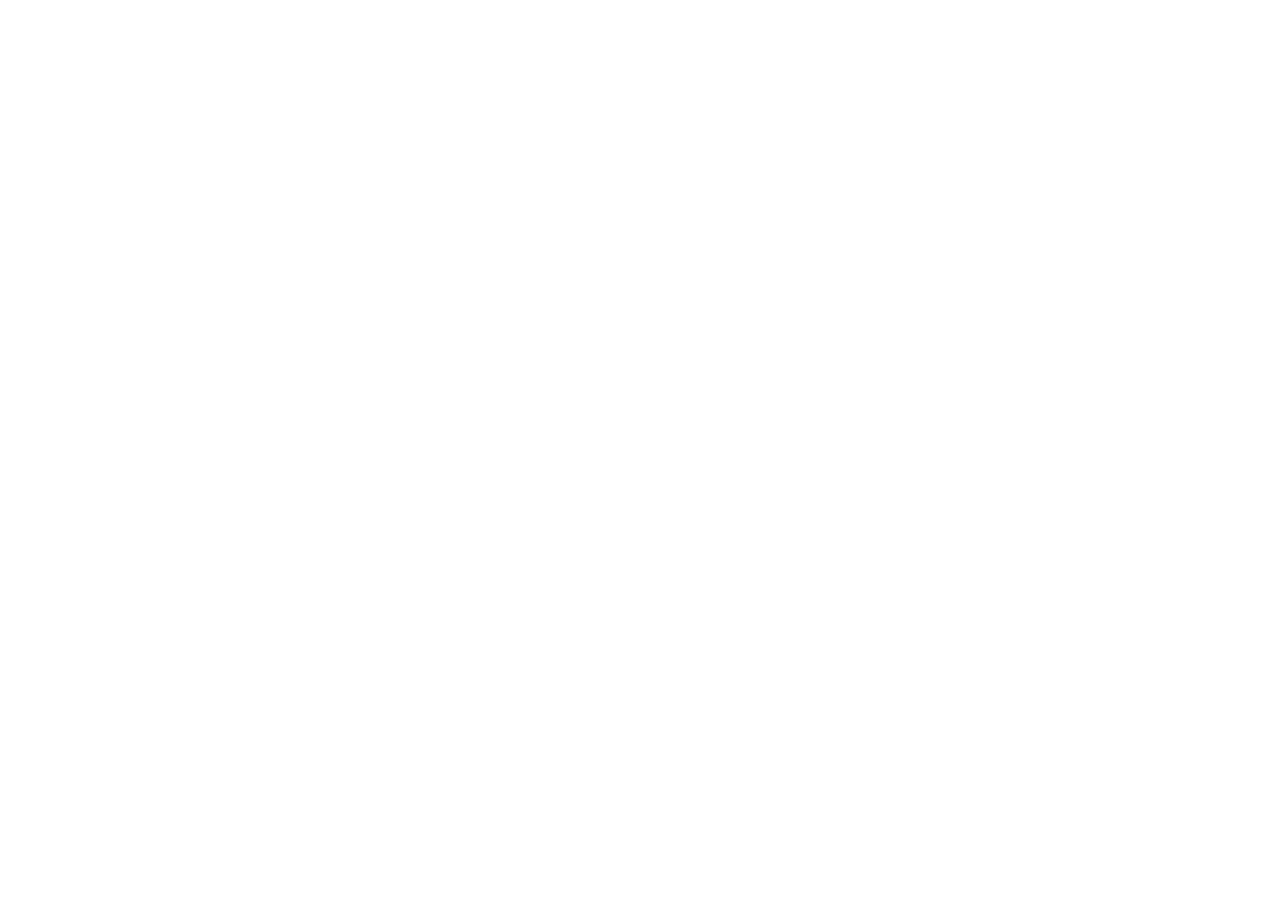
==== index.html @ e10f9a1c "Create the file structure and added the starter code." ====
<!DOCTYPE html>
<html lang="en">
<head>
    <meta charset="UTF-8">
    <meta name="viewport" content="width=device-width, initial-scale=1.0">
    <link href="https://fonts.googleapis.com/css2?family=Open+Sans:ital,wght@0,300;0,400;0,600;0,700;1,400&display=swap" rel="stylesheet">
    <title>Coffee Shop - Home</title>
</head>
<body>
    
</body>
</html>
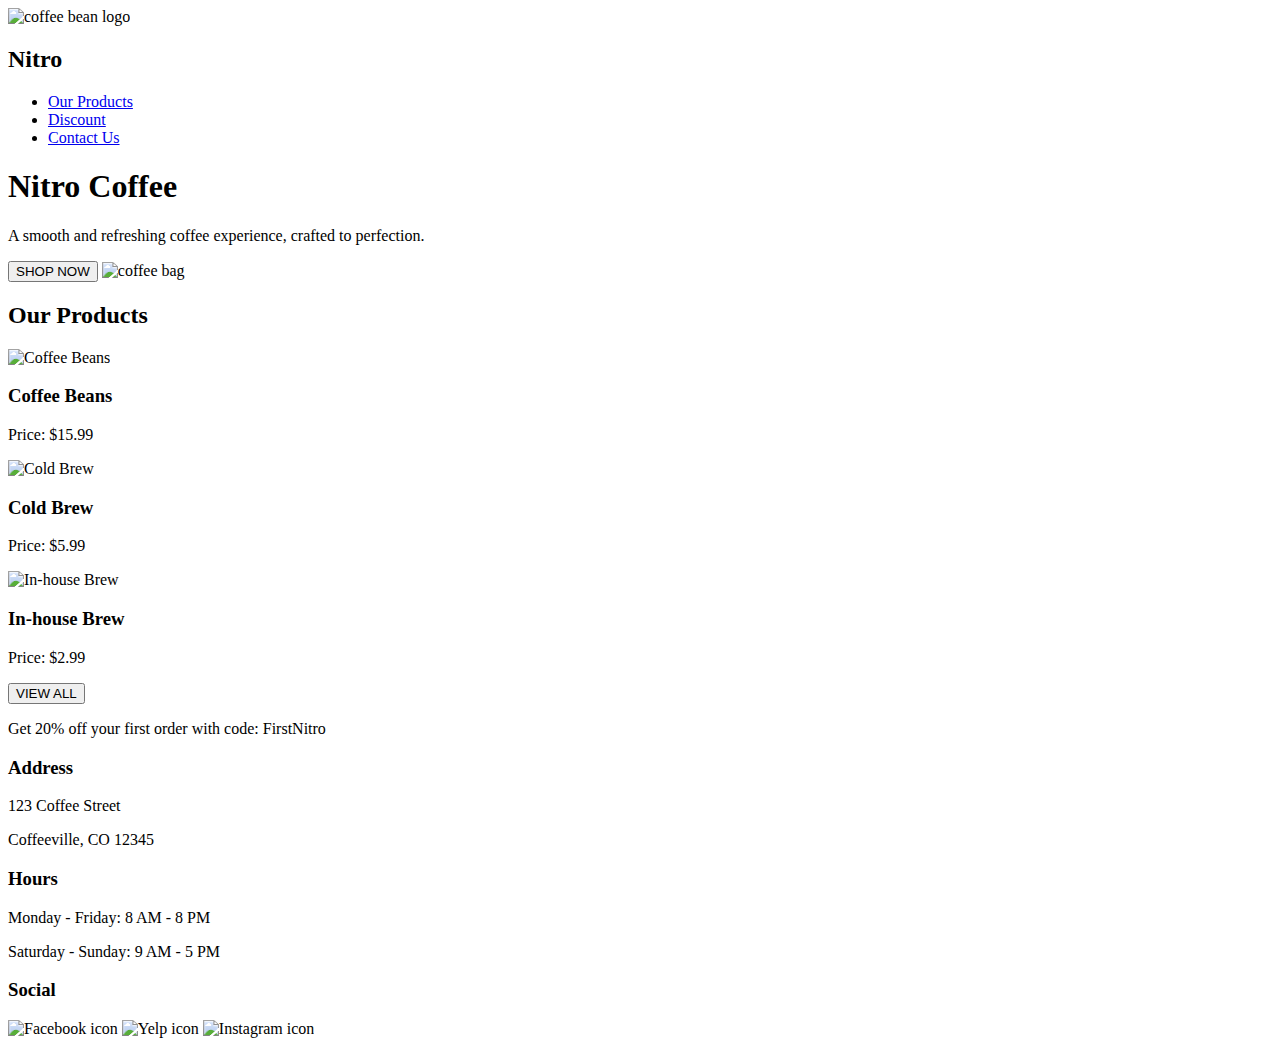
==== commit dfa5d532: "Updated menu and index file with basic HTML structure" ====
--- a/index.html
+++ b/index.html
@@ -7,6 +7,65 @@
     <title>Coffee Shop - Home</title>
 </head>
 <body>
-    
+    <header>
+        <nav>
+            <img src="" alt="coffee bean logo">
+            <h2>Nitro</h2>
+            <ul>
+                <li><a href="#products">Our Products</a></li>
+                <li><a href="#discount">Discount</a></li>
+                <li><a href="#footer">Contact Us</a></li>
+            </ul>
+        </nav>
+        <h1>Nitro Coffee</h1>
+        <p>A smooth and refreshing coffee experience, crafted to perfection.</p>
+        <button>SHOP NOW</button>
+        <img src="" alt="coffee bag">
+    </header>
+
+    <main>
+        <section id="products">
+            <h2>Our Products</h2>
+            <div class="product-card">
+                <img src="" alt="Coffee Beans">
+                <h3>Coffee Beans</h3>
+                <p>Price: $15.99</p>
+            </div>
+            <div class="product-card">
+                <img src="" alt="Cold Brew">
+                <h3>Cold Brew</h3>
+                <p>Price: $5.99</p>
+            </div>
+            <div class="product-card">
+                <img src="" alt="In-house Brew">
+                <h3>In-house Brew</h3>
+                <p>Price: $2.99</p>
+            </div>
+            <button>VIEW ALL</button>
+        </section>
+
+        <section id="discount">
+            <p>Get 20% off your first order with code: FirstNitro</p>
+        </section>
+    </main>
+
+    <footer id="footer">
+        <div class="address">
+            <h3>Address</h3>
+            <p>123 Coffee Street</p>
+            <p>Coffeeville, CO 12345</p>
+        </div>
+        <div class="hours">
+            <h3>Hours</h3>
+            <p>Monday - Friday: 8 AM - 8 PM</p>
+            <p>Saturday - Sunday: 9 AM - 5 PM</p>
+        </div>
+        <div class="social">
+            <h3>Social</h3>
+            <img src="" alt="Facebook icon">
+            <img src="" alt="Yelp icon">
+            <img src="" alt="Instagram icon">
+        </div>
+    </footer>
 </body>
-</html>+</html>
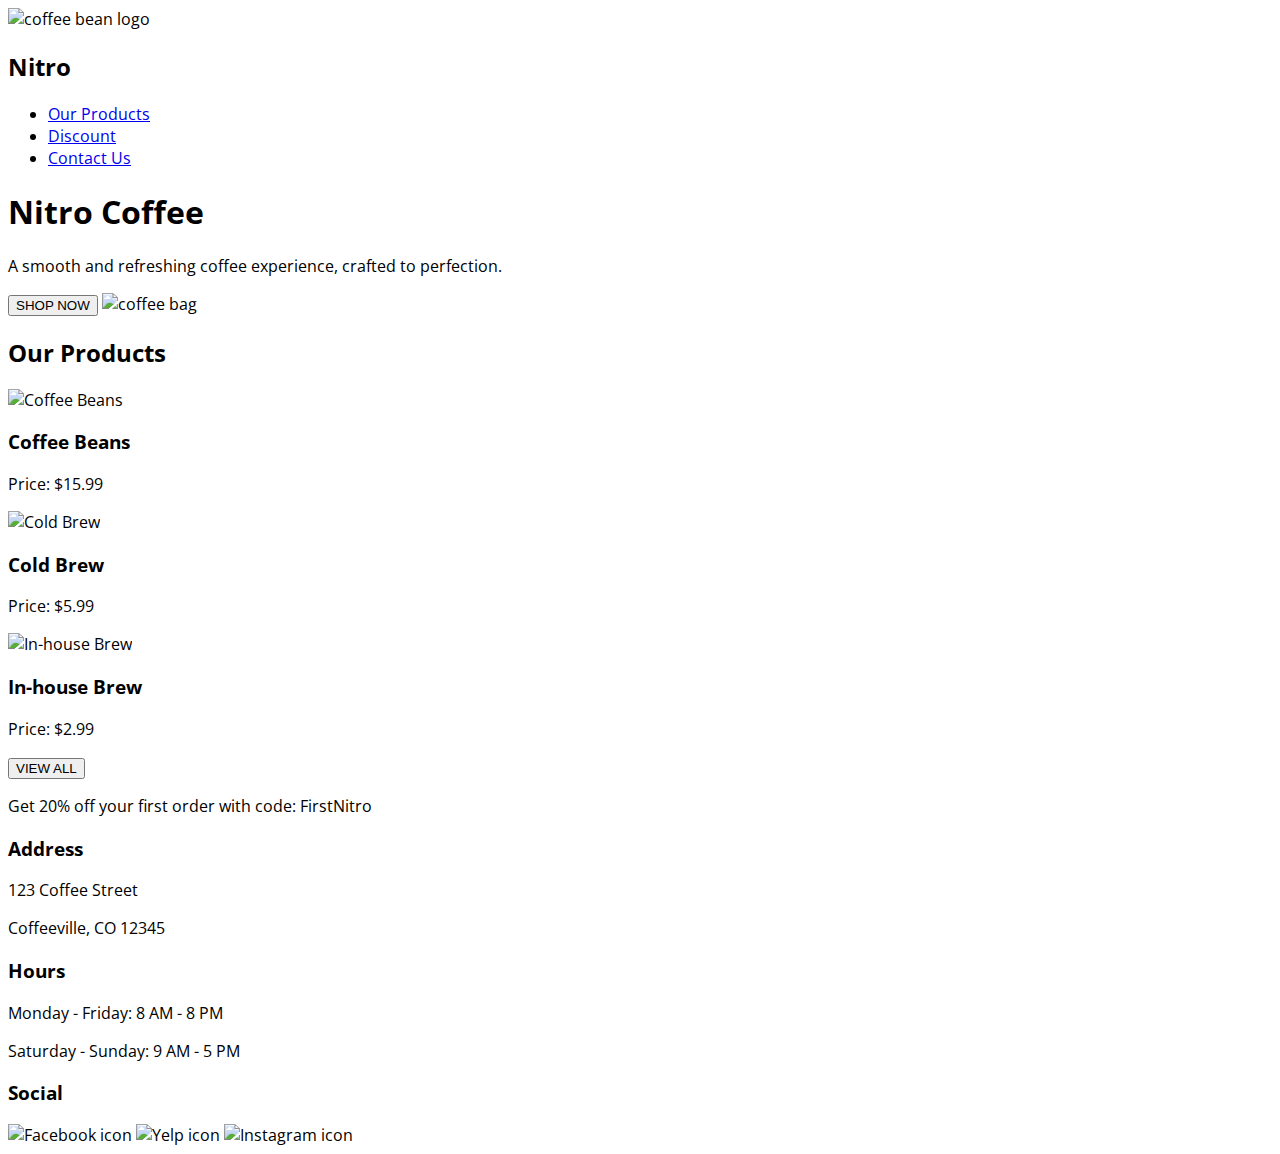
==== commit 62c9c9b0: "Updated the menu page." ====
--- a/index.html
+++ b/index.html
@@ -4,6 +4,8 @@
     <meta charset="UTF-8">
     <meta name="viewport" content="width=device-width, initial-scale=1.0">
     <link href="https://fonts.googleapis.com/css2?family=Open+Sans:ital,wght@0,300;0,400;0,600;0,700;1,400&display=swap" rel="stylesheet">
+    <link rel="stylesheet" href="css/global.css">
+    <link rel="stylesheet" href="css/landing.css">
     <title>Coffee Shop - Home</title>
 </head>
 <body>
--- a/css/global.css
+++ b/css/global.css
@@ -0,0 +1,4 @@
+body {
+    font-family: 'Open Sans';
+    font-weight: 400;
+}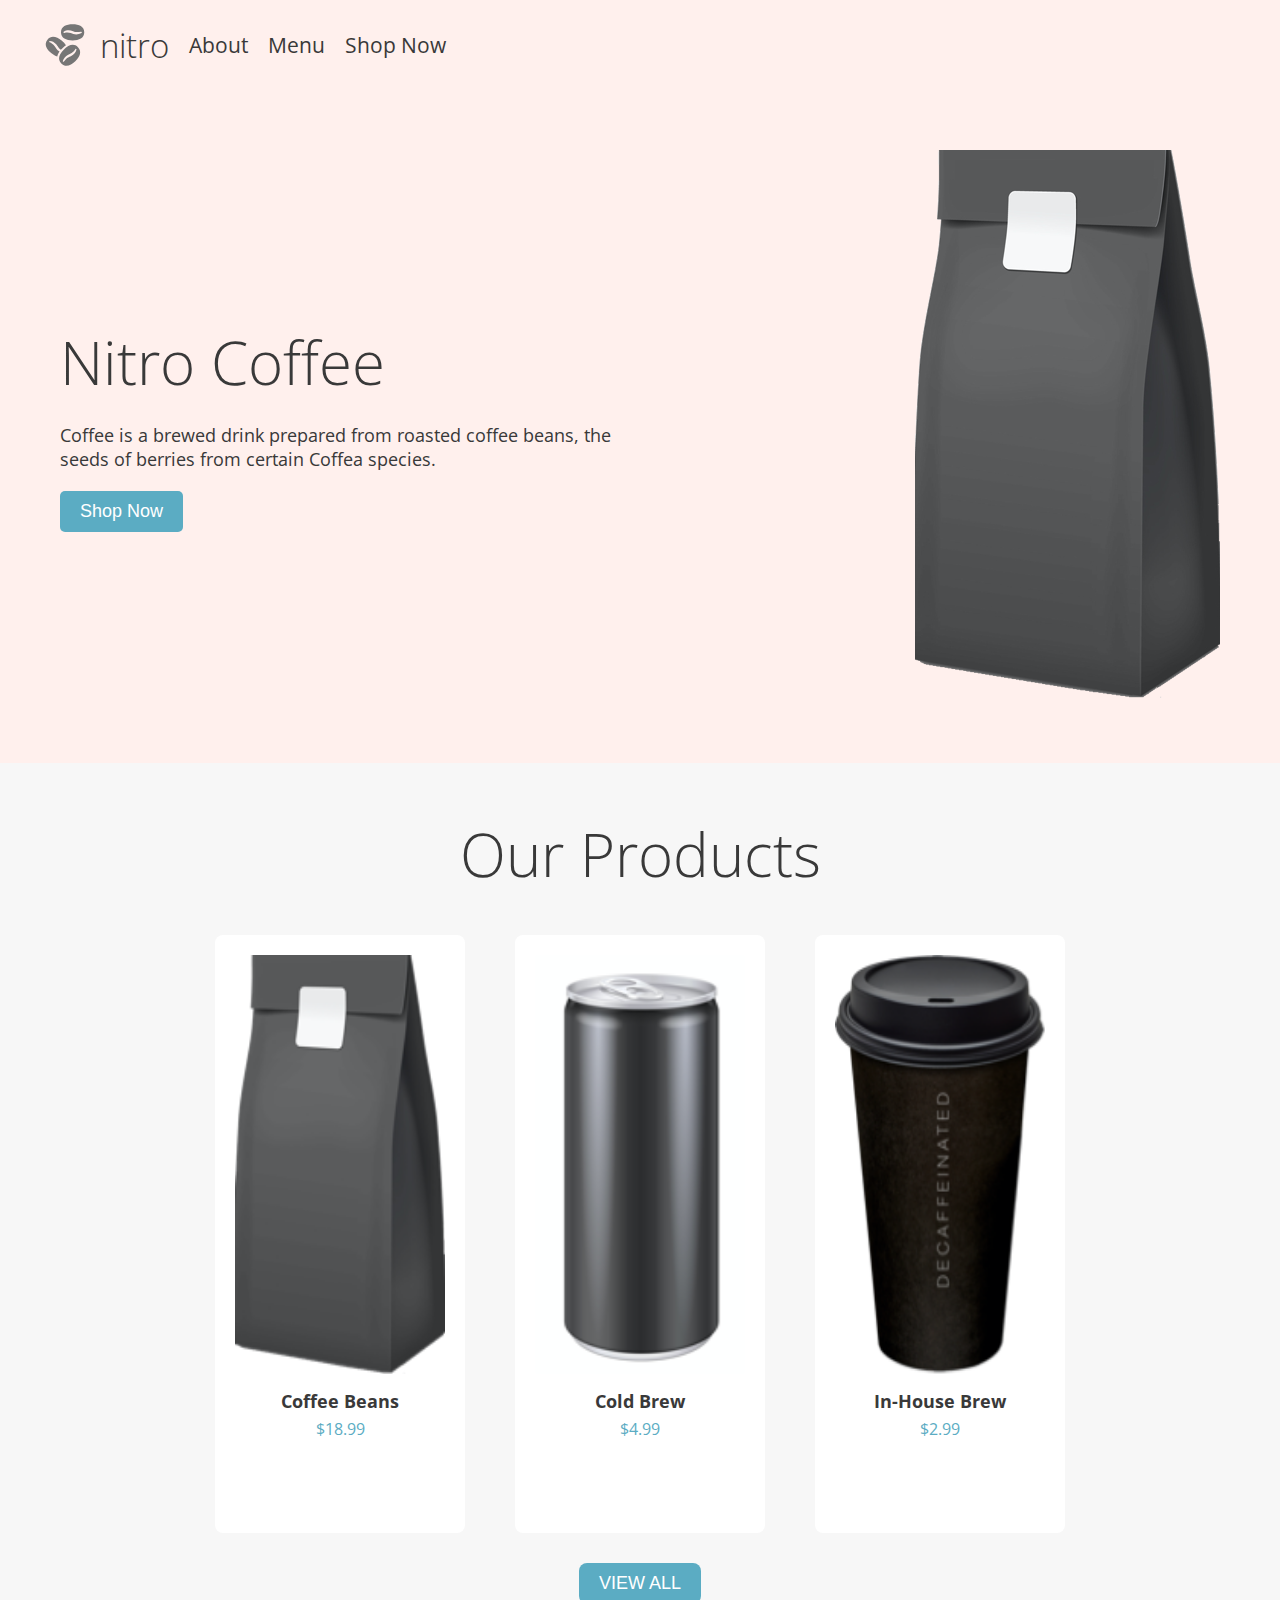
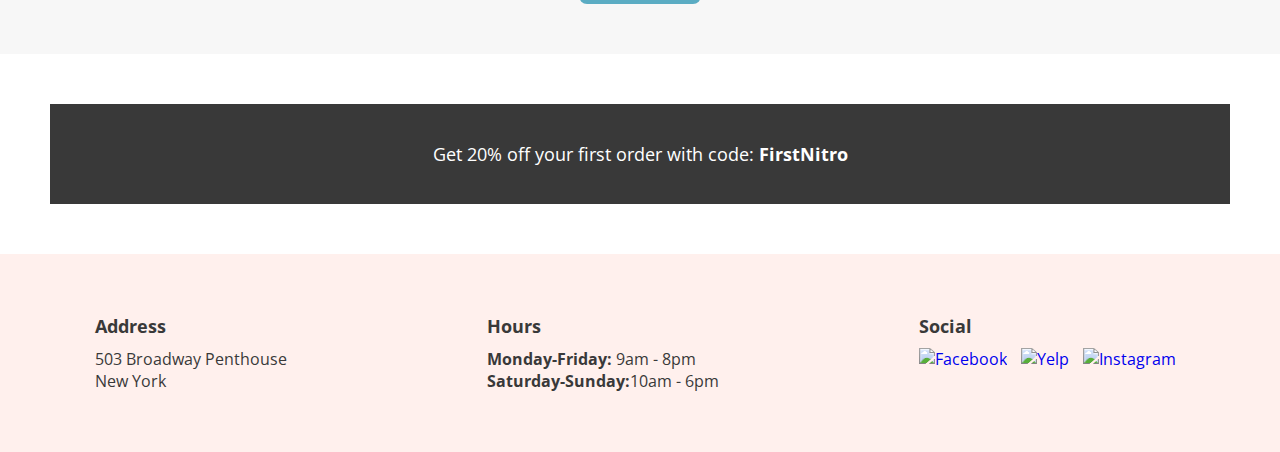
==== commit 652225dd: "Finished Landing Page" ====
--- a/index.html
+++ b/index.html
@@ -4,69 +4,91 @@
     <meta charset="UTF-8">
     <meta name="viewport" content="width=device-width, initial-scale=1.0">
     <link href="https://fonts.googleapis.com/css2?family=Open+Sans:ital,wght@0,300;0,400;0,600;0,700;1,400&display=swap" rel="stylesheet">
-    <link rel="stylesheet" href="css/global.css">
-    <link rel="stylesheet" href="css/landing.css">
+    <link rel="stylesheet" href="./css/global.css">
+    <link rel="stylesheet" href="./css/landing.css">
     <title>Coffee Shop - Home</title>
 </head>
 <body>
-    <header>
-        <nav>
-            <img src="" alt="coffee bean logo">
-            <h2>Nitro</h2>
-            <ul>
-                <li><a href="#products">Our Products</a></li>
-                <li><a href="#discount">Discount</a></li>
-                <li><a href="#footer">Contact Us</a></li>
+    <!-- Header Section -->
+    <header class="header">
+        <div class="header__logo">
+            <img src="./assets/coffee-beans-logo-and-footer.svg" alt="coffee bean logo">
+            <h2 class="header__title">nitro</h2>
+        </div>
+        <nav class="header__nav">
+            <ul class="header__nav-list">
+                <li><a href="./index.html" class="header__nav-link">About</a></li>
+                <li><a href="./pages/menu.html" class="header__nav-link">Menu</a></li>
+                <li><a href="#products" class="header__nav-link">Shop Now</a></li>
             </ul>
         </nav>
-        <h1>Nitro Coffee</h1>
-        <p>A smooth and refreshing coffee experience, crafted to perfection.</p>
-        <button>SHOP NOW</button>
-        <img src="" alt="coffee bag">
     </header>
 
-    <main>
-        <section id="products">
-            <h2>Our Products</h2>
+    <!-- Hero Section -->
+    <section class="hero">
+        <div class="hero__text">
+            <h1>Nitro Coffee</h1>
+            <p>Coffee is a brewed drink prepared from roasted coffee beans, the seeds of berries from certain Coffea species.</p>
+            <button class="btn btn--primary">Shop Now</button>
+        </div>
+        <div class="hero__image">
+            <img src="./assets/coffeebeans-hero.png" alt="coffee beans hero">
+        </div>
+    </section>
+
+    <!-- Our Products Section -->
+    <section class="products">
+        <h2 class="products__heading">Our Products</h2>
+        <div class="products__cards">
             <div class="product-card">
-                <img src="" alt="Coffee Beans">
-                <h3>Coffee Beans</h3>
-                <p>Price: $15.99</p>
+                <img src="assets/coffeebeans.png" alt="Coffee Beans" class="product-card__image">
+                <h3 class="product-card__title">Coffee Beans</h3>
+                <p class="product-card__price">$18.99</p>
             </div>
             <div class="product-card">
-                <img src="" alt="Cold Brew">
-                <h3>Cold Brew</h3>
-                <p>Price: $5.99</p>
+                <img src="assets/coldbrew.png" alt="Cold Brew" class="product-card__image">
+                <h3 class="product-card__title">Cold Brew</h3>
+                <p class="product-card__price">$4.99</p>
             </div>
             <div class="product-card">
-                <img src="" alt="In-house Brew">
-                <h3>In-house Brew</h3>
-                <p>Price: $2.99</p>
+                <img src="assets/inhousebrew.png" alt="In-House Brew" class="product-card__image">
+                <h3 class="product-card__title">In-House Brew</h3>
+                <p class="product-card__price">$2.99</p>
             </div>
-            <button>VIEW ALL</button>
-        </section>
+        </div>
+        <button class="products__view-all">VIEW ALL</button>
+    </section>
+    
+    <!-- Discount Section -->
+     <section class="discount">
+        <div class="title-box">
+            <p>Get 20% off your first order with code: <strong>FirstNitro</strong></p>
+        </div>
+    </section>
 
-        <section id="discount">
-            <p>Get 20% off your first order with code: FirstNitro</p>
-        </section>
-    </main>
-
-    <footer id="footer">
-        <div class="address">
+    <!-- Footer Section -->
+    <footer class="footer">
+        <div class="footer__address">
             <h3>Address</h3>
-            <p>123 Coffee Street</p>
-            <p>Coffeeville, CO 12345</p>
+            <p>503 Broadway Penthouse</p>
+            <p>New York</p>
         </div>
-        <div class="hours">
+        <div class="footer__hours">
             <h3>Hours</h3>
-            <p>Monday - Friday: 8 AM - 8 PM</p>
-            <p>Saturday - Sunday: 9 AM - 5 PM</p>
+            <p><strong>Monday-Friday:</strong> 9am - 8pm</p>
+            <p><strong>Saturday-Sunday:</strong>10am - 6pm</p>
         </div>
-        <div class="social">
+        <div class="footer__social">
             <h3>Social</h3>
-            <img src="" alt="Facebook icon">
-            <img src="" alt="Yelp icon">
-            <img src="" alt="Instagram icon">
+            <a href="https://facebook.com">
+                <img src="./assets/facebook-icon.svg" alt="Facebook">
+            </a>
+            <a href="https://yelp.com">
+                <img src="./assets/yelp-icon.svg" alt="Yelp">
+            </a>
+            <a href="https://instagram.com">
+                <img src="./assets/instagram-icon.svg" alt="Instagram">
+            </a>
         </div>
     </footer>
 </body>
--- a/css/global.css
+++ b/css/global.css
@@ -1,4 +1,19 @@
-body {
-    font-family: 'Open Sans';
+/* Global Button Styles */
+.btn {
+    font-size: 18px;
     font-weight: 400;
-}+    padding: 10px 20px;
+    border: none;
+    border-radius: 5px;
+    cursor: pointer;
+    transition: background-color 0.3s ease;
+}
+
+.btn--primary {
+    background-color: #5BACC3; /* Nitro-blue */
+    color: #FFF;
+}
+
+.btn--primary:hover {
+    background-color: #393939; /* Graphite */
+}
--- a/css/landing.css
+++ b/css/landing.css
@@ -0,0 +1,193 @@
+/* General Reset */
+* {
+    margin: 0;
+    padding: 0;
+    box-sizing: border-box;
+}
+
+body {
+    font-family: 'Open Sans', sans-serif;
+    font-weight: 400;
+    background-color: #FFF; /* White */
+    color: #393939; /* Graphite */
+}
+
+/* Header Section */
+
+.header {
+    display: flex;
+    align-items: center;
+    justify-content: flex-start; /* Align items to the left */
+    gap: 20px; /* Adjust gap between the logo and nav section */
+    background-color: #FFF0ED; /* Nitro-pink */
+    padding: 20px 40px;
+}
+
+
+.header__logo {
+    display: flex;
+    align-items: center;
+    gap: 10px;
+}
+
+.header__title {
+    font-size: 33px;
+    font-weight: 300;
+    color: #393939; /* Graphite */
+}
+
+.header__nav-list {
+    display: flex;
+    list-style: none;
+    gap: 20px;
+}
+
+.header__nav-link {
+    font-size: 21px;
+    font-weight: 400;
+    text-decoration: none;
+    color: #393939; /* Graphite */
+}
+
+.header__nav-link:hover {
+    text-decoration: underline;
+}
+
+/* Hero Section */
+.hero {
+    display: flex;
+    justify-content: space-between;
+    align-items: center;
+    padding: 60px;
+    background-color: #FFF0ED; /* Nitro-pink */
+}
+
+.hero__text {
+    max-width: 50%;
+}
+
+.hero h1 {
+    font-size: 60px;
+    font-weight: 300;
+    color: #393939; 
+    margin-bottom: 20px;
+}
+
+.hero p {
+    font-size: 18px;
+    margin-bottom: 20px;
+}
+
+.hero__image img {
+    max-width: 100%;
+}
+
+/* Our Products Section */
+.products {
+    background-color: #f7f7f7;
+    color: #393939; 
+    padding: 50px 20px;
+    text-align: center;
+}
+
+.products__heading {
+    font-size: 60px;
+    font-weight: 300; /* Light */
+    margin-bottom: 40px;
+}
+
+.products__cards {
+    display: flex;
+    justify-content: center;
+    gap: 50px;
+    flex-wrap: wrap; /* Allow wrapping on smaller screens */
+    margin-bottom: 30px;
+}
+
+.product-card {
+    background-color: #FFF; /* Nitro-blue */
+    padding: 20px;
+    border-radius: 8px;
+    text-align: center;
+    width: 250px;
+    color: #393939;
+}
+
+.product-card__image {
+    width: 100%;
+    height: 75%;
+    border-radius: 4px;
+    margin-bottom: 10px;
+}
+
+.product-card__title {
+    font-size: 18px;
+    font-weight: 700; /* Bold */
+    margin-bottom: 5px;
+}
+
+.product-card__price {
+    font-size: 16px;
+    font-weight: 400; /* Regular */
+    margin-bottom: 10px;
+    color: #5BACC3;
+}
+
+.products__view-all {
+    background-color: #5BACC3; /* Nitro-blue */
+    color: #FFF; /* White */
+    border: none;
+    border-radius: 8px;
+    padding: 10px 20px;
+    font-size: 18px;
+    font-weight: 400;
+    cursor: pointer;
+    text-transform: uppercase;
+}
+
+.products__view-all:hover {
+    background-color: #4A94A4; /* Slightly darker blue */
+}
+
+/* Discount Section */
+.discount {
+    text-align: center;
+    padding: 50px;
+    background-color: #FFF;
+    font-size: 18px;
+}
+
+.title-box {
+    background-color: #393939;
+    width: 100%;
+    height: 100px;
+    display: flex;
+    align-items: center;
+    justify-content: center;
+    color: #FFF;
+    text-align: center;
+    padding: 20px;
+}
+
+/* Footer Section */
+.footer {
+    display: flex;
+    justify-content: center;
+    gap: 200px;
+    padding: 60px;
+    background-color: #FFF0ED; /* Nitro-pink */
+}
+
+.footer h3 {
+    font-size: 18px;
+    margin-bottom: 10px;
+}
+
+.footer img {
+    width: 30px;
+    margin-right: 10px;
+}
+
+a {
+    text-decoration: none;
+}
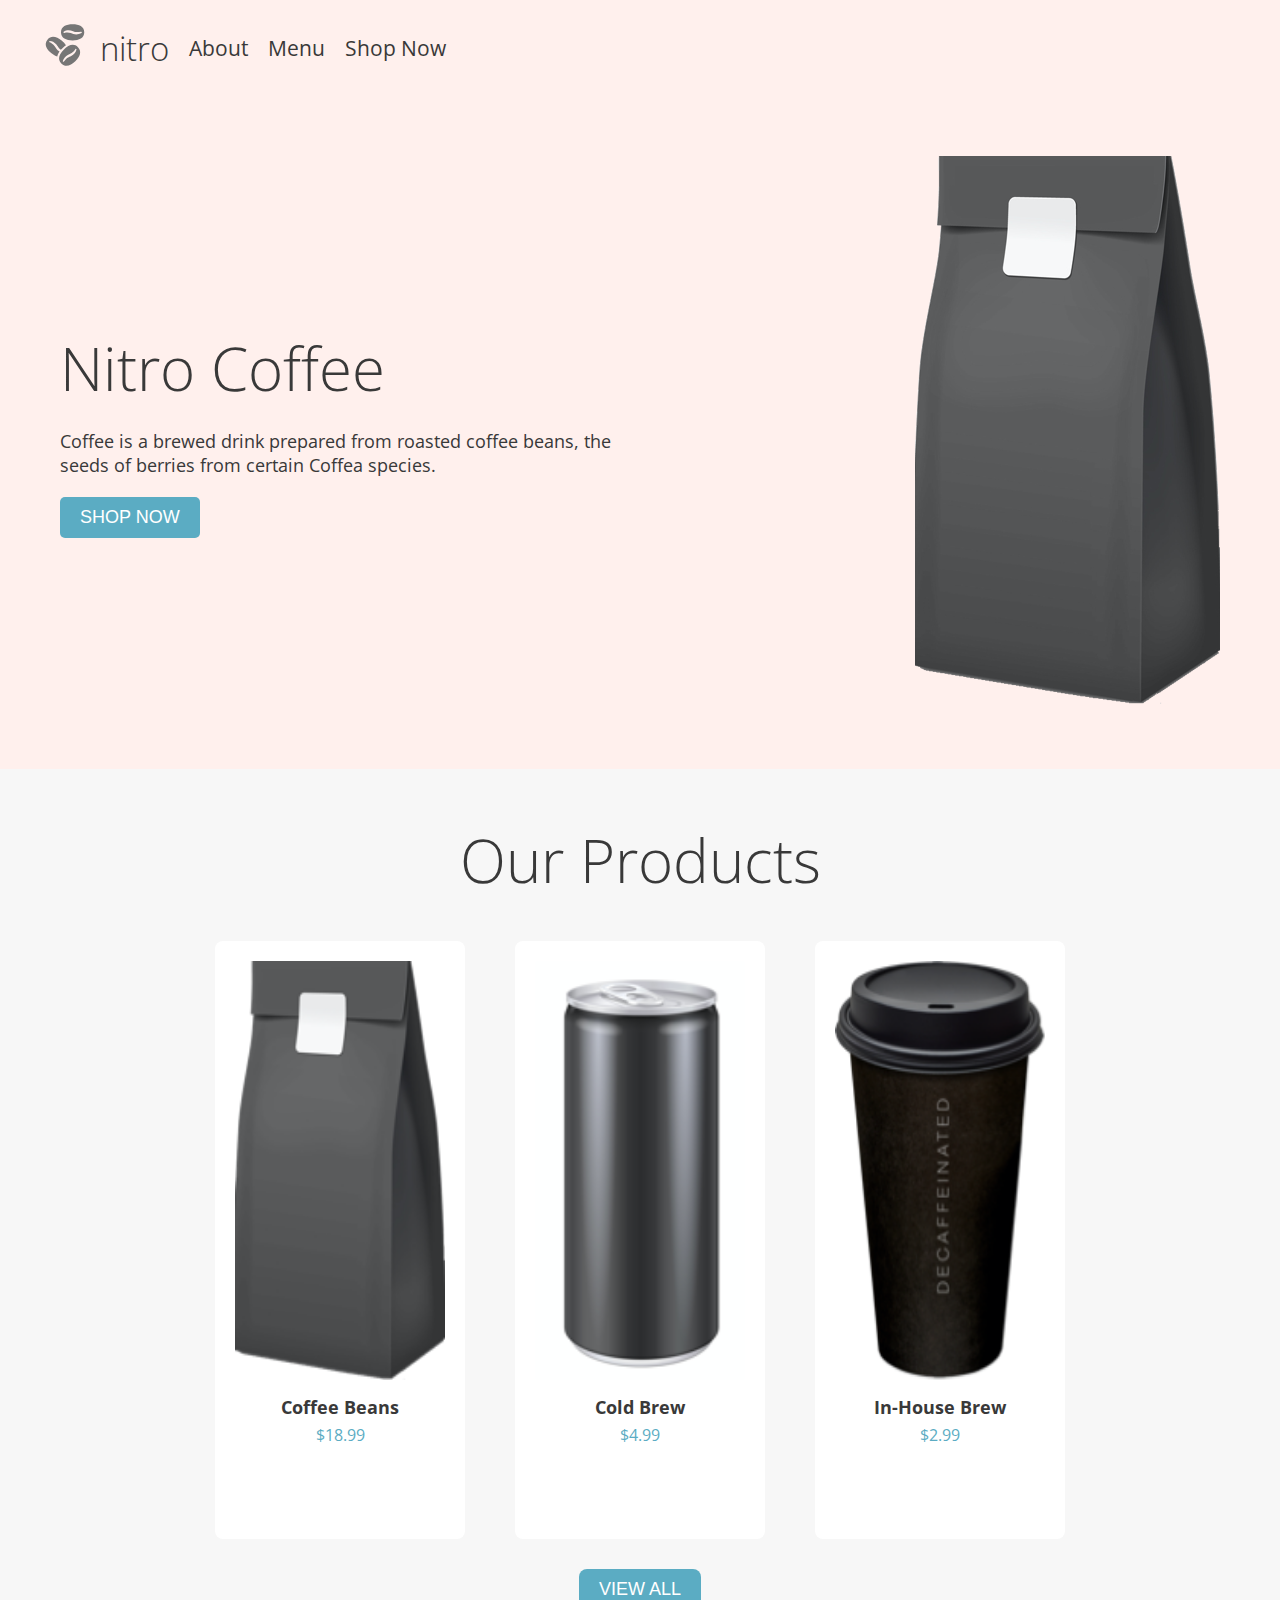
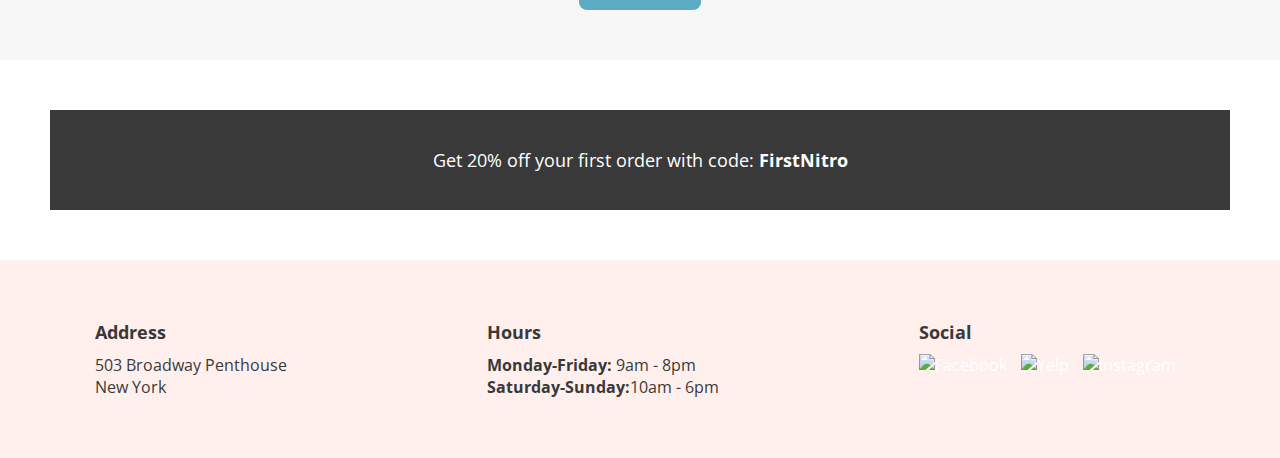
==== commit 851bd2b3: "Final Landing Page" ====
--- a/index.html
+++ b/index.html
@@ -12,14 +12,14 @@
     <!-- Header Section -->
     <header class="header">
         <div class="header__logo">
-            <img src="./assets/coffee-beans-logo-and-footer.svg" alt="coffee bean logo">
+            <a href="./index.html" class="header__nav-link"><img src="./assets/coffee-beans-logo-and-footer.svg" alt="coffee bean logo"></a>
             <h2 class="header__title">nitro</h2>
         </div>
         <nav class="header__nav">
             <ul class="header__nav-list">
                 <li><a href="./index.html" class="header__nav-link">About</a></li>
                 <li><a href="./pages/menu.html" class="header__nav-link">Menu</a></li>
-                <li><a href="#products" class="header__nav-link">Shop Now</a></li>
+                <li><a href="./pages/menu.html" class="header__nav-link">Shop Now</a></li>
             </ul>
         </nav>
     </header>
@@ -29,7 +29,7 @@
         <div class="hero__text">
             <h1>Nitro Coffee</h1>
             <p>Coffee is a brewed drink prepared from roasted coffee beans, the seeds of berries from certain Coffea species.</p>
-            <button class="btn btn--primary">Shop Now</button>
+            <button class="btn btn--primary"><a href="./pages/menu.html">SHOP NOW</a></button>
         </div>
         <div class="hero__image">
             <img src="./assets/coffeebeans-hero.png" alt="coffee beans hero">
@@ -56,7 +56,7 @@
                 <p class="product-card__price">$2.99</p>
             </div>
         </div>
-        <button class="products__view-all">VIEW ALL</button>
+        <button class="products__view-all"><a href="./pages/menu.html">VIEW ALL</a></button>
     </section>
     
     <!-- Discount Section -->
--- a/css/landing.css
+++ b/css/landing.css
@@ -145,6 +145,10 @@
     text-transform: uppercase;
 }
 
+a {
+    color: #fff;  /* Change this to your desired color */
+}
+
 .products__view-all:hover {
     background-color: #4A94A4; /* Slightly darker blue */
 }
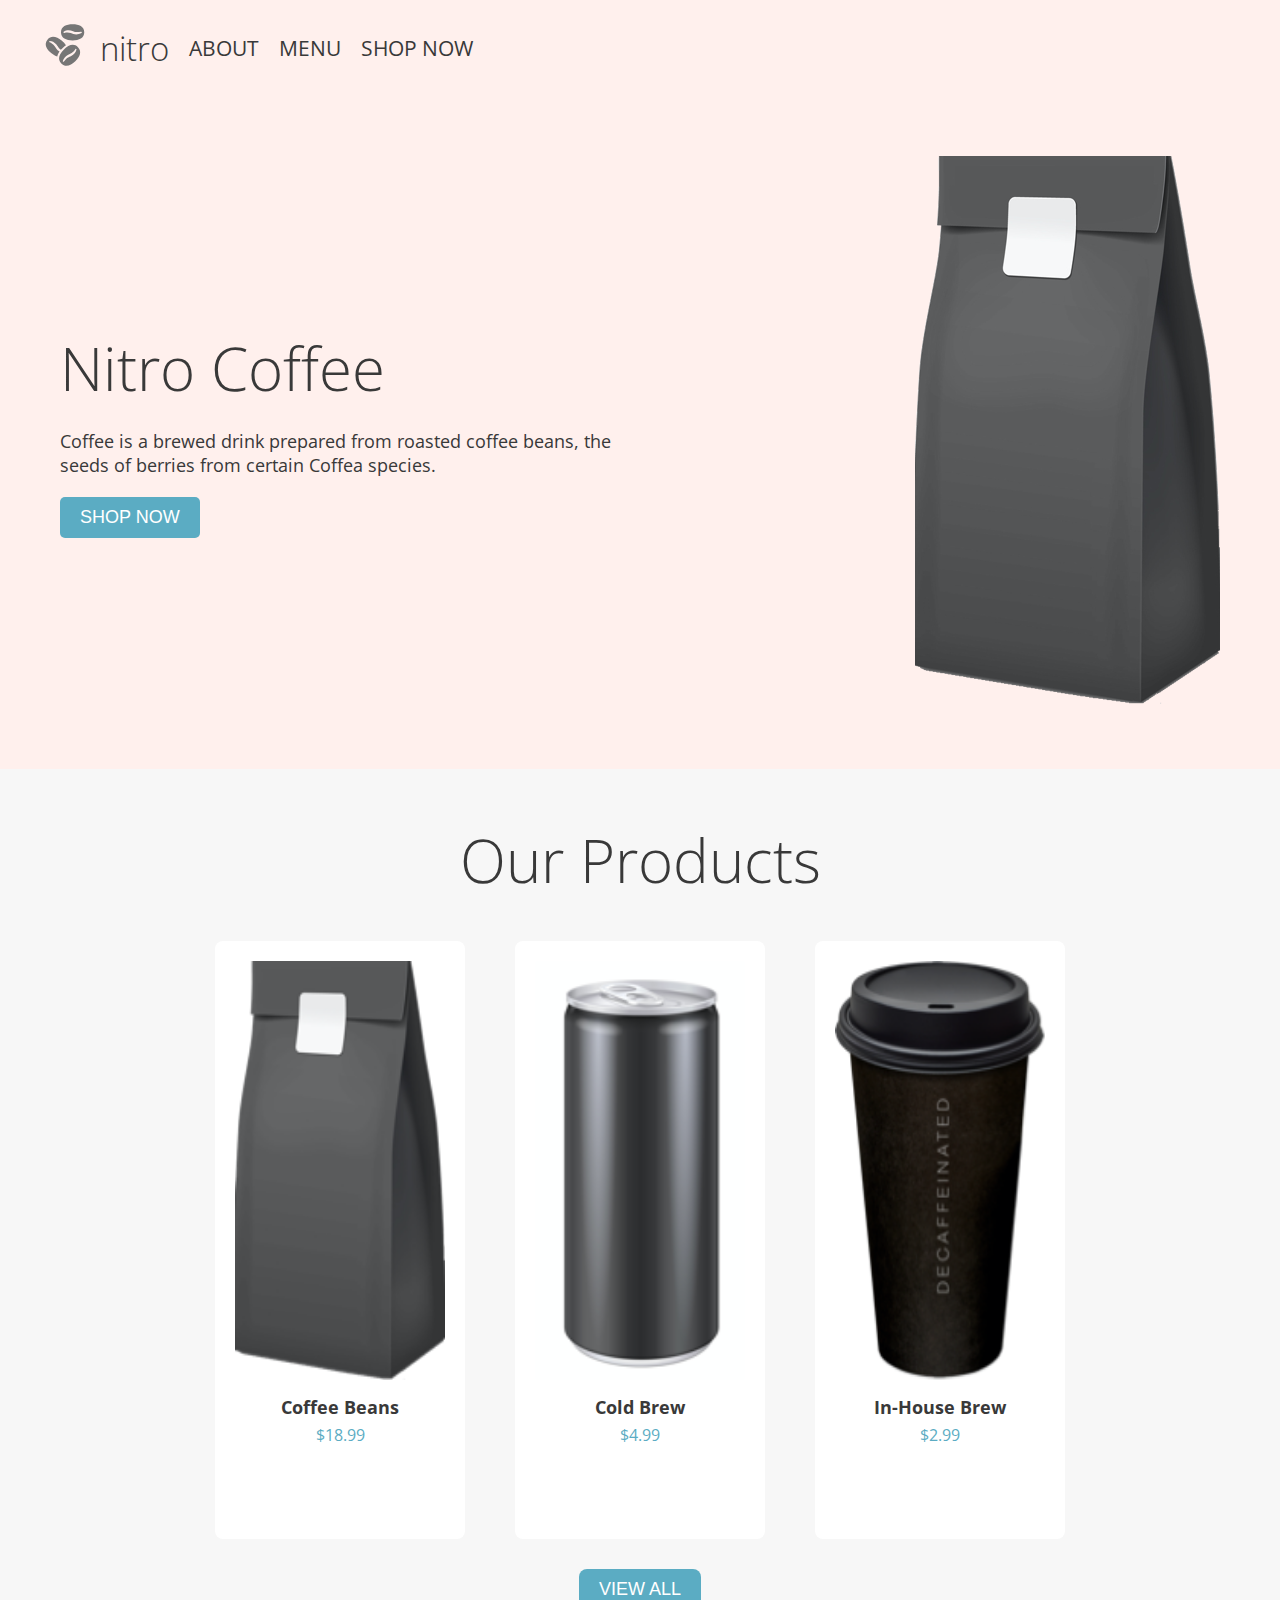
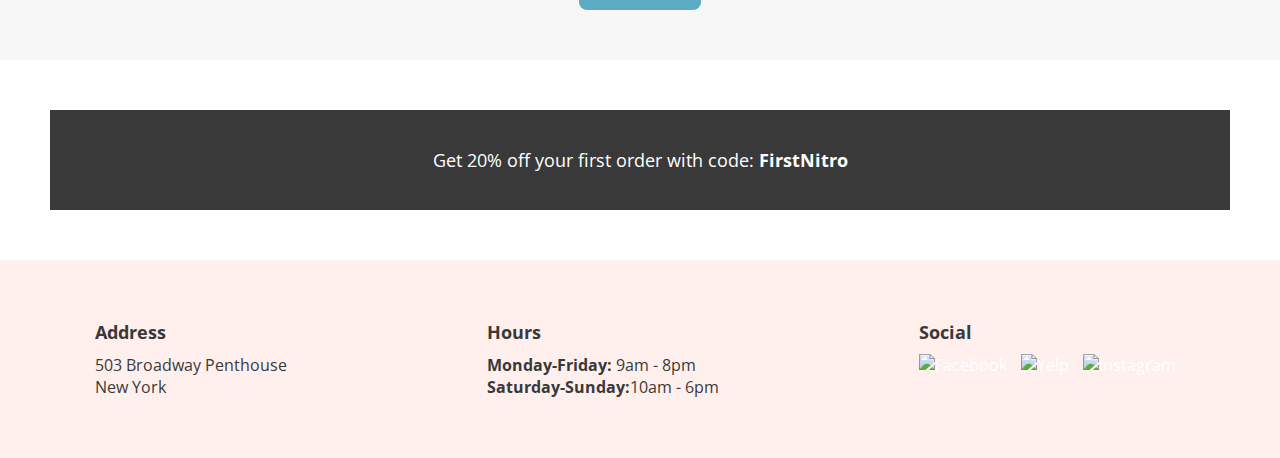
==== commit a6df20a0: "Final Touches to Landing Page and combine similar style in global.css" ====
--- a/index.html
+++ b/index.html
@@ -17,9 +17,9 @@
         </div>
         <nav class="header__nav">
             <ul class="header__nav-list">
-                <li><a href="./index.html" class="header__nav-link">About</a></li>
-                <li><a href="./pages/menu.html" class="header__nav-link">Menu</a></li>
-                <li><a href="./pages/menu.html" class="header__nav-link">Shop Now</a></li>
+                <li><a href="./index.html" class="header__nav-link">ABOUT</a></li>
+                <li><a href="./pages/menu.html" class="header__nav-link">MENU</a></li>
+                <li><a href="./pages/menu.html" class="header__nav-link">SHOP NOW</a></li>
             </ul>
         </nav>
     </header>
--- a/css/global.css
+++ b/css/global.css
@@ -17,3 +17,44 @@
 .btn--primary:hover {
     background-color: #393939; /* Graphite */
 }
+
+/* Header Section */
+
+.header {
+    display: flex;
+    align-items: center;
+    justify-content: flex-start; /* Align items to the left */
+    gap: 20px; /* Adjust gap between the logo and nav section */
+    background-color: #FFF0ED; /* Nitro-pink */
+    padding: 20px 40px;
+}
+
+
+.header__logo {
+    display: flex;
+    align-items: center;
+    gap: 10px;
+}
+
+.header__title {
+    font-size: 33px;
+    font-weight: 300;
+    color: #393939; /* Graphite */
+}
+
+.header__nav-list {
+    display: flex;
+    list-style: none;
+    gap: 20px;
+}
+
+.header__nav-link {
+    font-size: 21px;
+    font-weight: 400;
+    text-decoration: none;
+    color: #393939; /* Graphite */
+}
+
+.header__nav-link:hover {
+    text-decoration: underline;
+}--- a/css/landing.css
+++ b/css/landing.css
@@ -10,47 +10,6 @@
     font-weight: 400;
     background-color: #FFF; /* White */
     color: #393939; /* Graphite */
-}
-
-/* Header Section */
-
-.header {
-    display: flex;
-    align-items: center;
-    justify-content: flex-start; /* Align items to the left */
-    gap: 20px; /* Adjust gap between the logo and nav section */
-    background-color: #FFF0ED; /* Nitro-pink */
-    padding: 20px 40px;
-}
-
-
-.header__logo {
-    display: flex;
-    align-items: center;
-    gap: 10px;
-}
-
-.header__title {
-    font-size: 33px;
-    font-weight: 300;
-    color: #393939; /* Graphite */
-}
-
-.header__nav-list {
-    display: flex;
-    list-style: none;
-    gap: 20px;
-}
-
-.header__nav-link {
-    font-size: 21px;
-    font-weight: 400;
-    text-decoration: none;
-    color: #393939; /* Graphite */
-}
-
-.header__nav-link:hover {
-    text-decoration: underline;
 }
 
 /* Hero Section */
@@ -146,11 +105,11 @@
 }
 
 a {
-    color: #fff;  /* Change this to your desired color */
+    color: #fff;  /* white */
 }
 
 .products__view-all:hover {
-    background-color: #4A94A4; /* Slightly darker blue */
+    background-color: #4A94A4;
 }
 
 /* Discount Section */
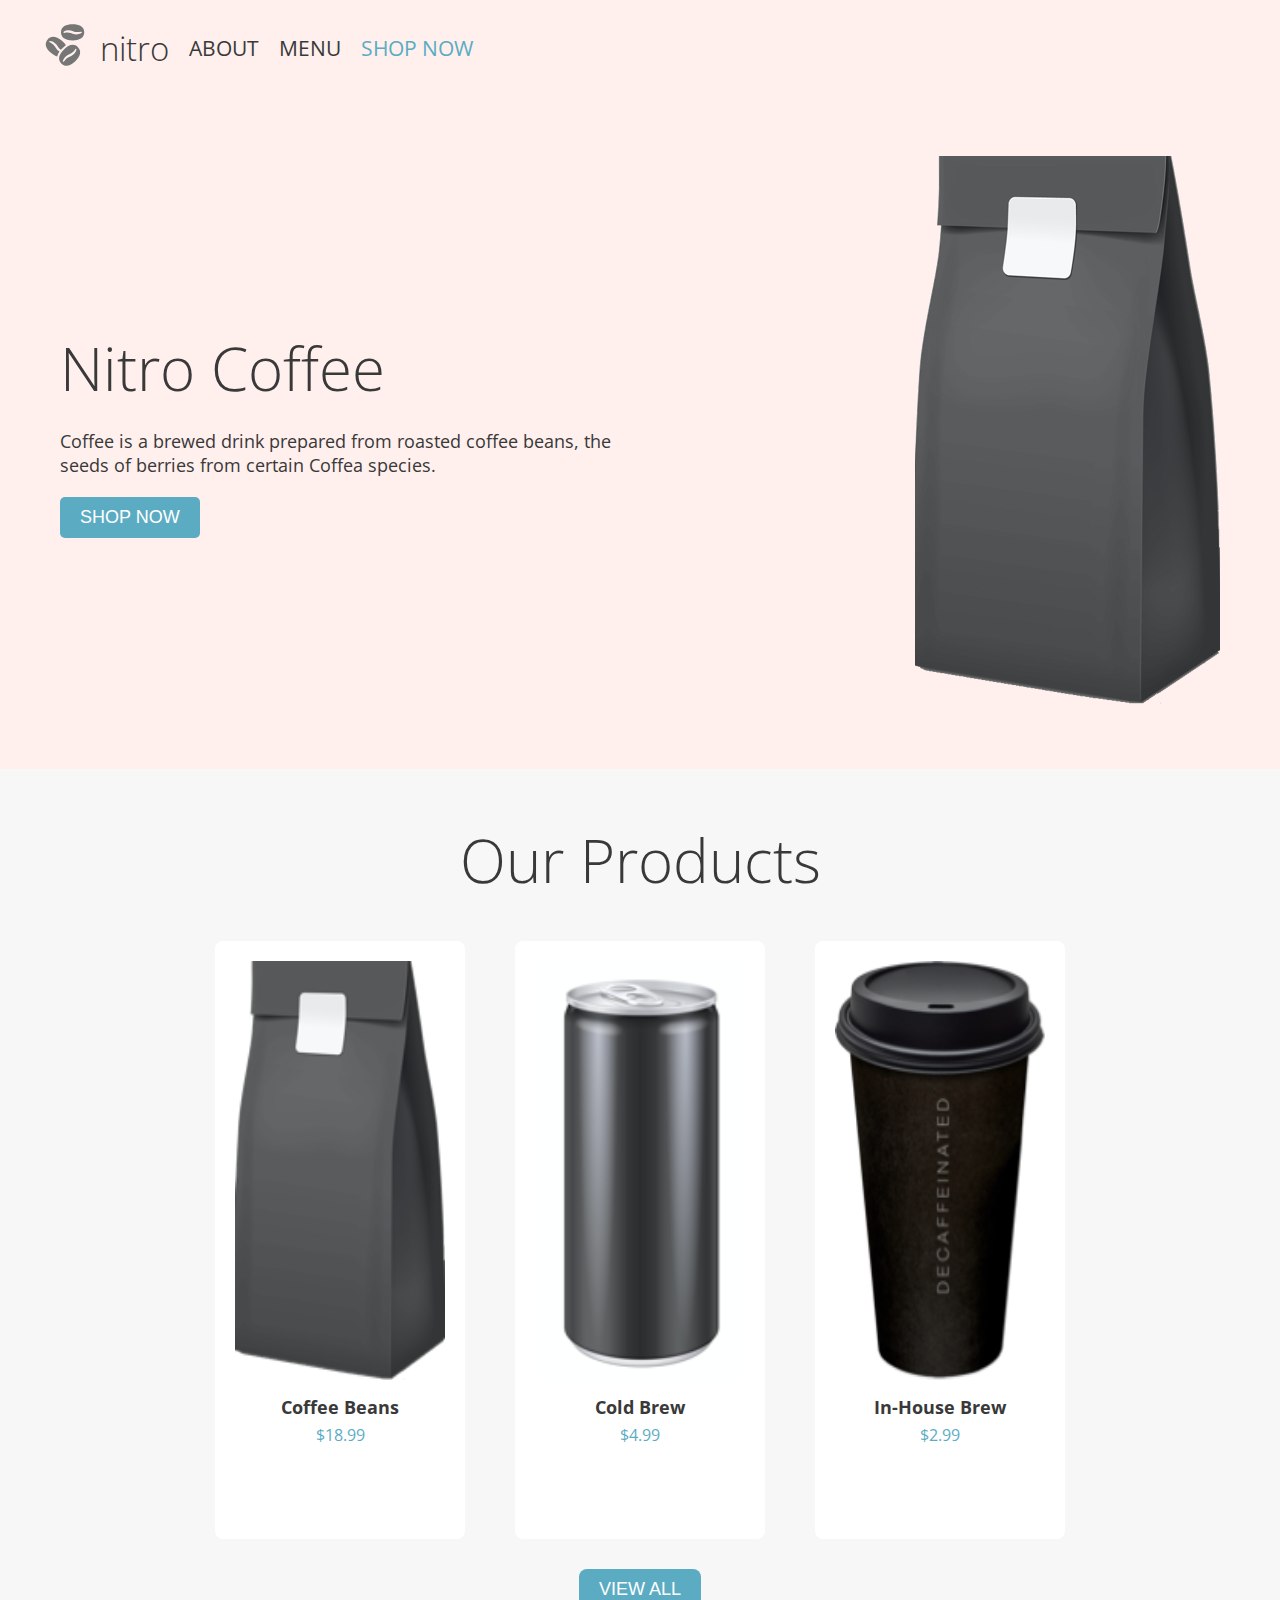
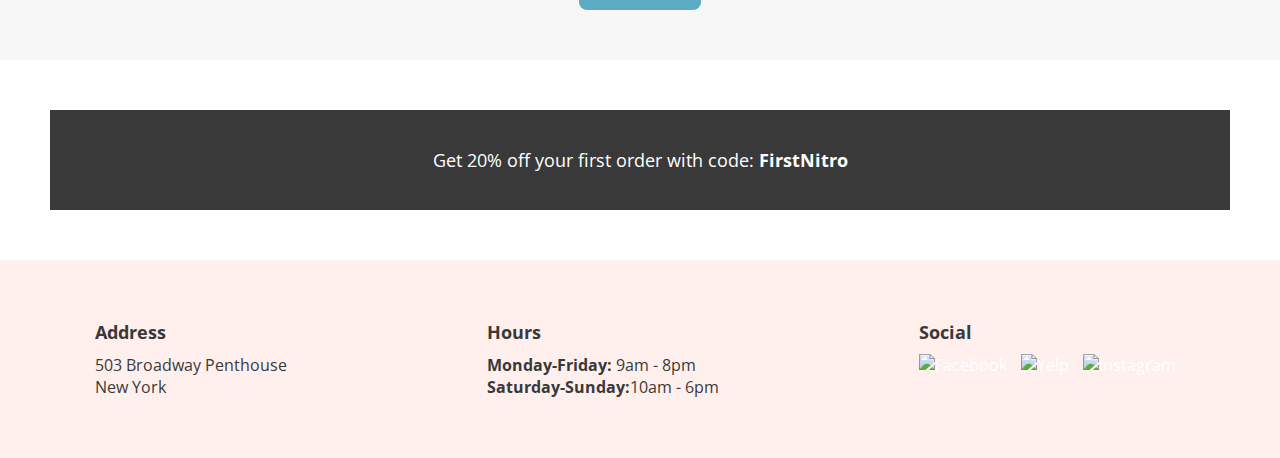
==== commit 8aeae430: "Final Code with all the edits." ====
--- a/index.html
+++ b/index.html
@@ -19,7 +19,7 @@
             <ul class="header__nav-list">
                 <li><a href="./index.html" class="header__nav-link">ABOUT</a></li>
                 <li><a href="./pages/menu.html" class="header__nav-link">MENU</a></li>
-                <li><a href="./pages/menu.html" class="header__nav-link">SHOP NOW</a></li>
+                <li><a href="./pages/menu.html"class="header__nav-link shop-now">SHOP NOW</a></li>
             </ul>
         </nav>
     </header>
--- a/css/global.css
+++ b/css/global.css
@@ -57,4 +57,12 @@
 
 .header__nav-link:hover {
     text-decoration: underline;
-}+}
+
+.shop-now {
+    color: #5BACC3;
+}
+
+.shop-now:hover {
+    color: #5BACC3;
+}
